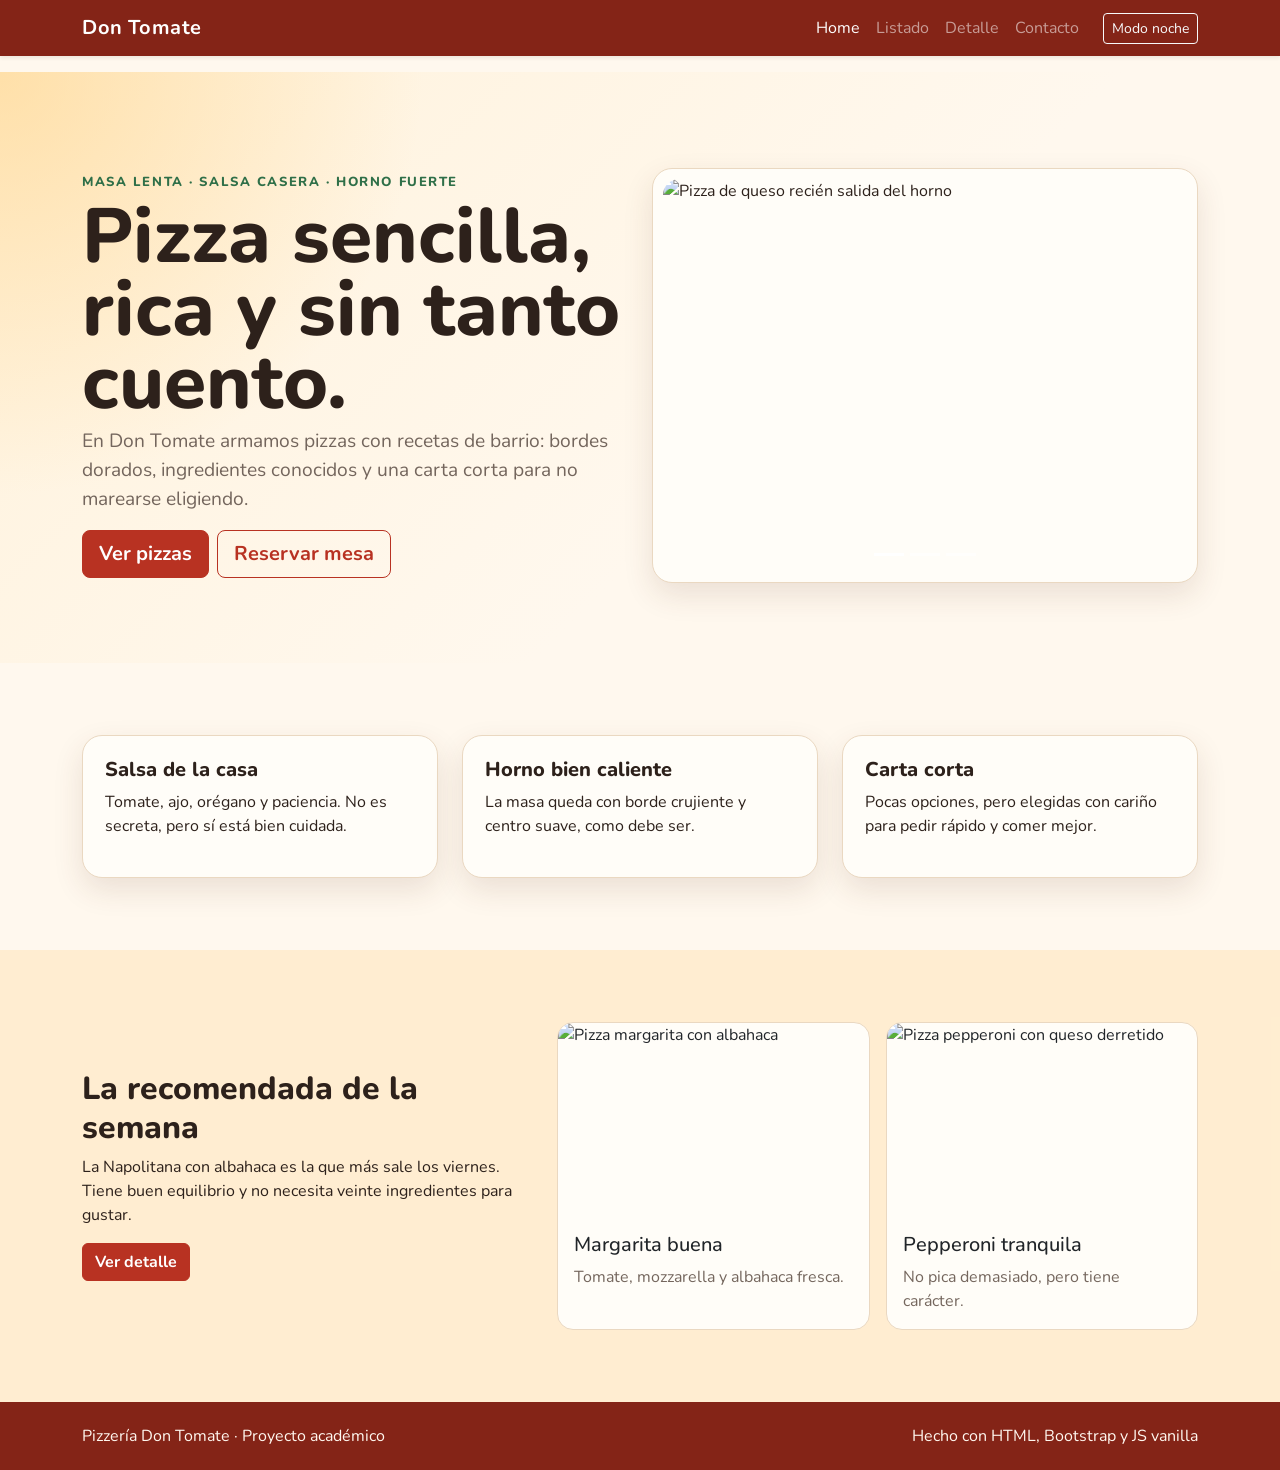
==== index.html @ 2bd3bfcb "feat: crear sitio base de pizzeria" ====
<!doctype html>
<html lang="es">
  <head>
    <meta charset="utf-8">
    <meta name="viewport" content="width=device-width, initial-scale=1">
    <meta name="description" content="Pizzería Don Tomate, mini catálogo para evaluación HTML CSS JS.">
    <title>Pizzería Don Tomate | Inicio</title>
    <link rel="preconnect" href="https://fonts.googleapis.com">
    <link rel="preconnect" href="https://fonts.gstatic.com" crossorigin>
    <link href="https://fonts.googleapis.com/css2?family=Nunito:wght@400;600;700;800&display=swap" rel="stylesheet">
    
    <link href="https://cdn.jsdelivr.net/npm/bootstrap@5.3.3/dist/css/bootstrap.min.css" rel="stylesheet">
    <link rel="stylesheet" href="css/custom.css">
  </head>
  <body>
    <!-- Encabezado con menú de navegación para moverse por las páginas -->
    <header>
      <nav class="navbar navbar-expand-lg navbar-dark fixed-top shadow-sm">
        <div class="container">
          <a class="navbar-brand fw-bold" href="index.html">Don Tomate</a>
          <button class="navbar-toggler" type="button" data-bs-toggle="collapse" data-bs-target="#menuPrincipal" aria-controls="menuPrincipal" aria-expanded="false" aria-label="Abrir menú">
            <span class="navbar-toggler-icon"></span>
          </button>
          <div class="collapse navbar-collapse" id="menuPrincipal">
            <ul class="navbar-nav ms-auto mb-2 mb-lg-0">
              <li class="nav-item"><a class="nav-link active" aria-current="page" href="index.html">Home</a></li>
              <li class="nav-item"><a class="nav-link" href="listado.html">Listado</a></li>
              <li class="nav-item"><a class="nav-link" href="detalle.html">Detalle</a></li>
              <li class="nav-item"><a class="nav-link" href="contacto.html">Contacto</a></li>
            </ul>
            <button class="btn btn-sm btn-outline-light ms-lg-3 theme-button" type="button" data-theme-toggle>Modo noche</button>
          </div>
        </div>
      </nav>
    </header>

    <main>
      <!-- Sección principal de bienvenida con texto y carrusel de imágenes -->
      <section class="hero-section">
        <div class="container">
          <div class="row align-items-center g-4">
            <div class="col-lg-6">
              <p class="eyebrow">masa lenta · salsa casera · horno fuerte</p>
              <h1>Pizza sencilla, rica y sin tanto cuento.</h1>
              <p class="hero-text">En Don Tomate armamos pizzas con recetas de barrio: bordes dorados, ingredientes conocidos y una carta corta para no marearse eligiendo.</p>
              <div class="d-flex flex-column flex-sm-row gap-2">
                <a class="btn btn-brand btn-lg" href="listado.html">Ver pizzas</a>
                <a class="btn btn-outline-brand btn-lg" href="contacto.html">Reservar mesa</a>
              </div>
            </div>
            <div class="col-lg-6">
              <div id="carouselPizzas" class="carousel slide hero-card" data-bs-ride="carousel">
                <div class="carousel-indicators">
                  <button type="button" data-bs-target="#carouselPizzas" data-bs-slide-to="0" class="active" aria-current="true" aria-label="Pizza recién horneada"></button>
                  <button type="button" data-bs-target="#carouselPizzas" data-bs-slide-to="1" aria-label="Mesa con pizzas"></button>
                  <button type="button" data-bs-target="#carouselPizzas" data-bs-slide-to="2" aria-label="Ingredientes frescos"></button>
                </div>
                <div class="carousel-inner rounded-4">
                  <div class="carousel-item active">
                    <img src="https://images.unsplash.com/photo-1513104890138-7c749659a591?auto=format&fit=crop&w=900&q=80" class="d-block w-100 hero-img" alt="Pizza de queso recién salida del horno">
                  </div>
                  <div class="carousel-item">
                    <img src="https://images.unsplash.com/photo-1601924582975-4ec860a09e74?auto=format&fit=crop&w=900&q=80" class="d-block w-100 hero-img" alt="Pizza cortada sobre una tabla de madera">
                  </div>
                  <div class="carousel-item">
                    <img src="https://images.unsplash.com/photo-1593560708920-61dd98c46a4e?auto=format&fit=crop&w=900&q=80" class="d-block w-100 hero-img" alt="Pizza con tomates y hojas verdes">
                  </div>
                </div>
              </div>
            </div>
          </div>
        </div>
      </section>

      <!-- Bloque con tres características simples de la pizzería -->
      <section class="section-pad">
        <div class="container">
          <div class="row g-4">
            <article class="col-md-4">
              <div class="info-card h-100">
                <h2>Salsa de la casa</h2>
                <p>Tomate, ajo, orégano y paciencia. No es secreta, pero sí está bien cuidada.</p>
              </div>
            </article>
            <article class="col-md-4">
              <div class="info-card h-100">
                <h2>Horno bien caliente</h2>
                <p>La masa queda con borde crujiente y centro suave, como debe ser.</p>
              </div>
            </article>
            <article class="col-md-4">
              <div class="info-card h-100">
                <h2>Carta corta</h2>
                <p>Pocas opciones, pero elegidas con cariño para pedir rápido y comer mejor.</p>
              </div>
            </article>
          </div>
        </div>
      </section>

      <!-- Sección destacada con pizzas recomendadas usando cards de Bootstrap -->
      <section class="section-pad section-warm">
        <div class="container">
          <div class="row align-items-center g-4">
            <div class="col-lg-5">
              <h2>La recomendada de la semana</h2>
              <p>La Napolitana con albahaca es la que más sale los viernes. Tiene buen equilibrio y no necesita veinte ingredientes para gustar.</p>
              <a class="btn btn-brand" href="detalle.html">Ver detalle</a>
            </div>
            <div class="col-lg-7">
              <div class="row g-3">
                <article class="col-md-6">
                  <div class="card pizza-card h-100">
                    <img src="https://images.unsplash.com/photo-1574071318508-1cdbab80d002?auto=format&fit=crop&w=700&q=80" class="card-img-top" alt="Pizza margarita con albahaca">
                    <div class="card-body">
                      <h3 class="h5 card-title">Margarita buena</h3>
                      <p class="card-text">Tomate, mozzarella y albahaca fresca.</p>
                    </div>
                  </div>
                </article>
                <article class="col-md-6">
                  <div class="card pizza-card h-100">
                    <img src="https://images.unsplash.com/photo-1620374645498-af6bd681a0bd?auto=format&fit=crop&w=700&q=80" class="card-img-top" alt="Pizza pepperoni con queso derretido">
                    <div class="card-body">
                      <h3 class="h5 card-title">Pepperoni tranquila</h3>
                      <p class="card-text">No pica demasiado, pero tiene carácter.</p>
                    </div>
                  </div>
                </article>
              </div>
            </div>
          </div>
        </div>
      </section>
    </main>

    <!-- Pie de página con información breve del proyecto -->
    <footer class="site-footer">
      <div class="container d-flex flex-column flex-md-row justify-content-between gap-2">
        <p class="mb-0">Pizzería Don Tomate · Proyecto académico</p>
        <p class="mb-0">Hecho con HTML, Bootstrap y JS vanilla</p>
      </div>
    </footer>

    <script src="https://cdn.jsdelivr.net/npm/bootstrap@5.3.3/dist/js/bootstrap.bundle.min.js"></script>
    <script src="js/main.js"></script>
  </body>
</html>
---- css/custom.css ----
/* Variables principales para cambiar colores y fuente en un solo lugar */
:root {
  --color-bg: #fff8ee;
  --color-paper: #fffdf8;
  --color-tomato: #b83222;
  --color-tomato-dark: #842417;
  --color-basil: #2f6f48;
  --color-ink: #2d211b;
  --color-muted: #74665d;
  --color-border: #ead8c1;
  --font-main: "Nunito", Arial, sans-serif;
}

/* Estilo base de todo el sitio */
body {
  background: var(--color-bg);
  color: var(--color-ink);
  font-family: var(--font-main);
  padding-top: 72px;
}

/* Cambia algunos colores cuando el usuario activa modo oscuro */
body.dark-mode {
  --color-bg: #201715;
  --color-paper: #2d211d;
  --color-ink: #fff4e4;
  --color-muted: #d8c5b2;
  --color-border: #4a3831;
}

/* Color propio para la barra de navegación */
.navbar {
  background: var(--color-tomato-dark);
}

.navbar-brand {
  letter-spacing: .03em;
}

/* Sección hero de la página inicial */
.hero-section {
  padding: 4rem 0 3rem;
  background:
    radial-gradient(circle at top left, rgba(255, 209, 128, .55), transparent 30%),
    linear-gradient(135deg, #fff2db 0%, var(--color-bg) 60%);
}

/* Versión del hero cuando está activo el modo oscuro */
.dark-mode .hero-section {
  background:
    radial-gradient(circle at top left, rgba(184, 50, 34, .28), transparent 32%),
    linear-gradient(135deg, #2c1b18 0%, var(--color-bg) 70%);
}

/* Mantiene las páginas interiores con altura suficiente */
.page-main {
  min-height: 72vh;
}

/* Espaciado reutilizable para secciones */
.section-pad {
  padding-top: 3rem;
  padding-bottom: 3rem;
}

/* Fondo cálido para separar una sección de otra */
.section-warm {
  background: rgba(255, 229, 186, .55);
}

.dark-mode .section-warm {
  background: rgba(132, 36, 23, .16);
}

/* Texto pequeño superior usado como etiqueta */
.eyebrow {
  color: var(--color-basil);
  font-size: .82rem;
  font-weight: 800;
  letter-spacing: .12em;
  margin-bottom: .5rem;
  text-transform: uppercase;
}

/* Títulos más marcados para dar identidad */
h1,
h2,
h3 {
  font-weight: 800;
}

h1 {
  font-size: clamp(2.2rem, 8vw, 4.8rem);
  line-height: .95;
}

.hero-text,
.lead {
  color: var(--color-muted);
}

/* Botón principal personalizado */
.btn-brand {
  background: var(--color-tomato);
  border-color: var(--color-tomato);
  color: #fff;
  font-weight: 700;
}

/* Estado hover/focus del botón principal */
.btn-brand:hover,
.btn-brand:focus {
  background: var(--color-tomato-dark);
  border-color: var(--color-tomato-dark);
  color: #fff;
}

/* Botón secundario con borde */
.btn-outline-brand {
  border-color: var(--color-tomato);
  color: var(--color-tomato);
  font-weight: 700;
}

/* Estado activo o hover del botón secundario */
.btn-outline-brand:hover,
.btn-outline-brand:focus,
.btn-outline-brand.active {
  background: var(--color-tomato);
  border-color: var(--color-tomato);
  color: #fff;
}

/* Cajas blancas usadas en cards, formulario y detalle */
.hero-card,
.info-card,
.contact-form,
.contact-note,
.detail-panel {
  background: var(--color-paper);
  border: 1px solid var(--color-border);
  border-radius: 1.25rem;
  box-shadow: 0 12px 30px rgba(91, 50, 32, .12);
}

/* Ajustes visuales del carrusel principal */
.hero-card {
  padding: .6rem;
}

.hero-img {
  aspect-ratio: 4 / 3;
  object-fit: cover;
}

/* Tarjetas informativas de la home */
.info-card {
  padding: 1.4rem;
}

.info-card h2 {
  font-size: 1.25rem;
}

/* Tarjetas de productos del catálogo */
.pizza-card {
  background: var(--color-paper);
  border: 1px solid var(--color-border);
  border-radius: 1rem;
  overflow: hidden;
}

/* Imágenes de las pizzas con el mismo formato */
.pizza-card img {
  aspect-ratio: 16 / 10;
  object-fit: cover;
}

.pizza-card .card-text {
  color: var(--color-muted);
}

/* Precio destacado en verde */
.price {
  color: var(--color-basil);
  font-weight: 800;
}

/* Contenedor de botones de filtro */
.filter-box {
  display: flex;
  flex-wrap: wrap;
  gap: .5rem;
}

/* Clase que usa JavaScript para ocultar productos filtrados */
.pizza-item.is-hidden {
  display: none;
}

/* Imagen grande de la página detalle */
.detail-img {
  border-radius: 1.25rem;
  box-shadow: 0 12px 30px rgba(91, 50, 32, .15);
  max-height: 520px;
  object-fit: cover;
  width: 100%;
}

/* Paneles interiores con padding */
.detail-panel,
.contact-form,
.contact-note {
  padding: 1.25rem;
}

/* Texto donde se muestra el tamaño elegido */
.selected-size {
  color: var(--color-muted);
}

/* Mensajes de respuesta de JS */
.feedback-text {
  color: var(--color-basil);
  font-weight: 700;
}

/* Ajustes del accordion para que combine con el diseño */
.custom-accordion .accordion-button {
  background: var(--color-paper);
  color: var(--color-ink);
  font-weight: 800;
}

.custom-accordion .accordion-body,
.custom-accordion .accordion-item {
  background: var(--color-paper);
  color: var(--color-ink);
}

/* Campos de formulario con borde suave */
.form-control,
.form-select,
.input-group-text {
  background-color: #fffaf2;
  border-color: var(--color-border);
}

/* Campos de formulario en modo oscuro */
.dark-mode .form-control,
.dark-mode .form-select,
.dark-mode .input-group-text {
  background-color: #3a2b25;
  color: var(--color-ink);
}

/* Pie de página */
.site-footer {
  background: var(--color-tomato-dark);
  color: #fff7ef;
  padding: 1.4rem 0;
}

/* Cambios para pantallas de escritorio */
@media (min-width: 992px) {
  .hero-section {
    padding: 6rem 0 5rem;
  }

  .hero-text {
    font-size: 1.2rem;
    max-width: 34rem;
  }

  .section-pad {
    padding-top: 4.5rem;
    padding-bottom: 4.5rem;
  }
}
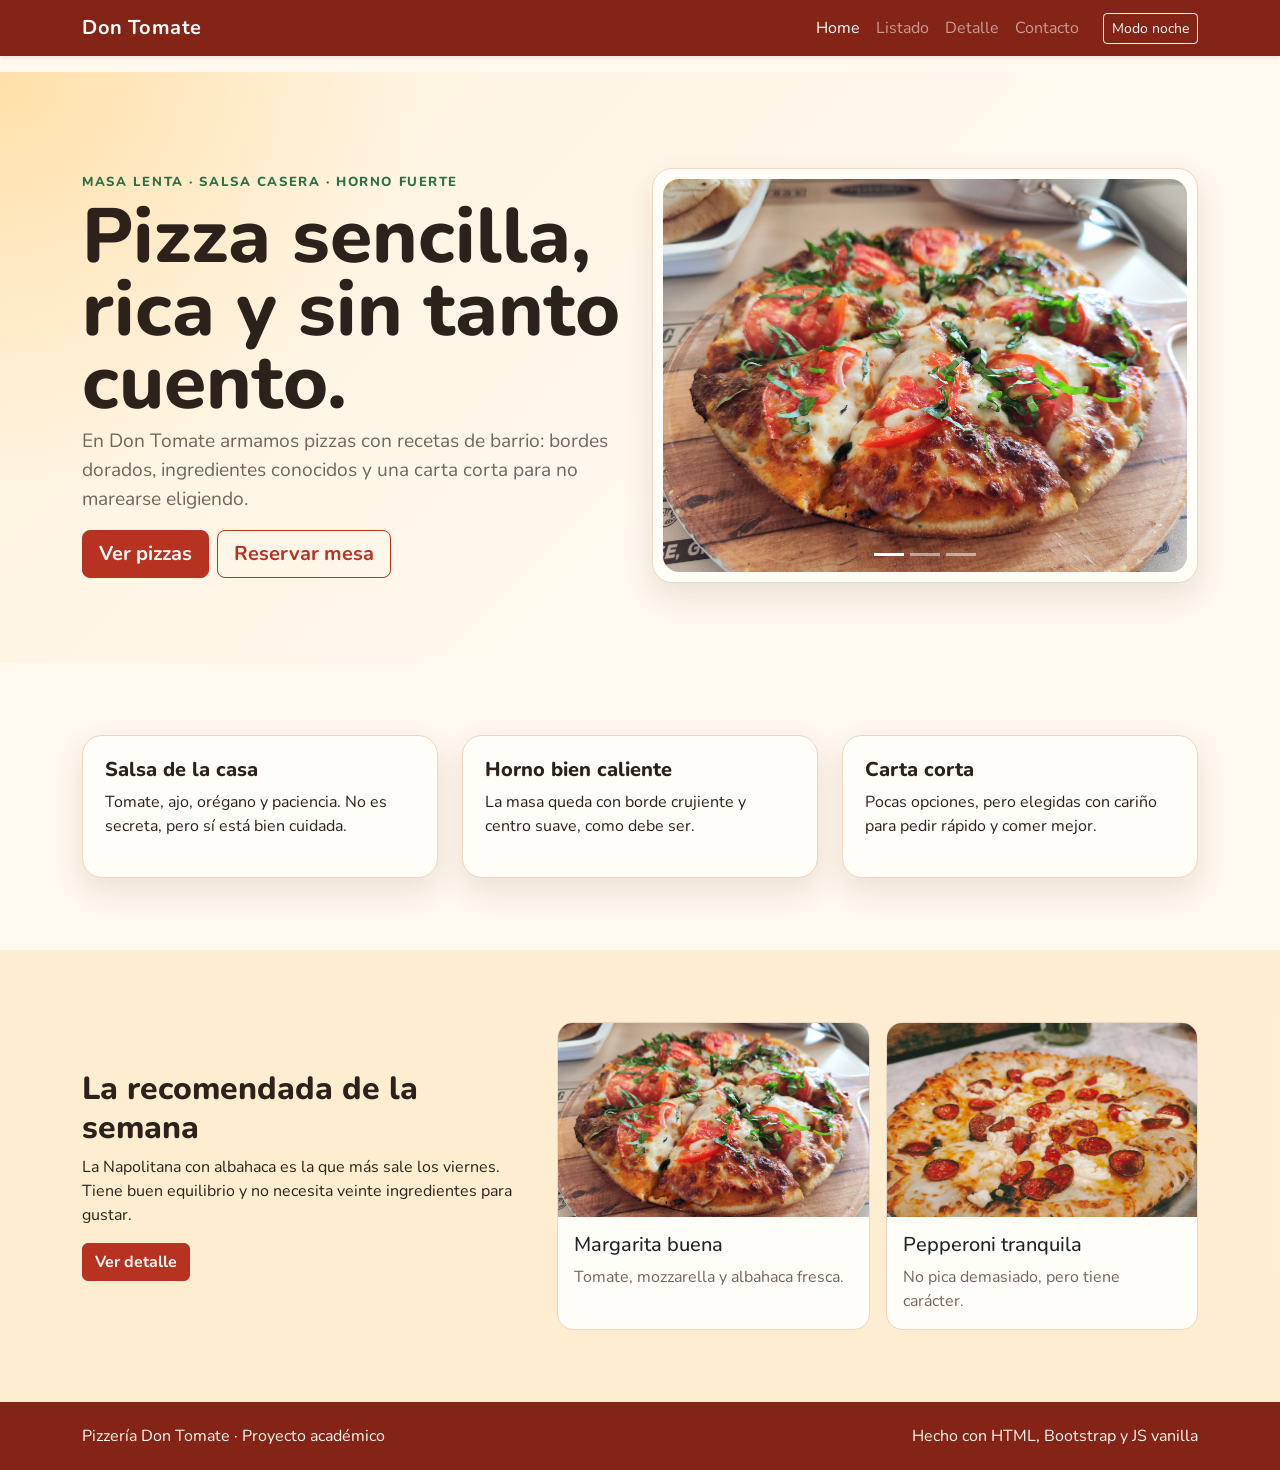
==== commit 4f5cb23e: "fix: ajustes en imagenes y estilos del catalogo" ====
--- a/index.html
+++ b/index.html
@@ -1,4 +1,4 @@
-<!doctype html>
+<!DOCTYPE html>
 <html lang="es">
   <head>
     <meta charset="utf-8">
@@ -8,7 +8,6 @@
     <link rel="preconnect" href="https://fonts.googleapis.com">
     <link rel="preconnect" href="https://fonts.gstatic.com" crossorigin>
     <link href="https://fonts.googleapis.com/css2?family=Nunito:wght@400;600;700;800&display=swap" rel="stylesheet">
-    
     <link href="https://cdn.jsdelivr.net/npm/bootstrap@5.3.3/dist/css/bootstrap.min.css" rel="stylesheet">
     <link rel="stylesheet" href="css/custom.css">
   </head>
@@ -57,13 +56,13 @@
                 </div>
                 <div class="carousel-inner rounded-4">
                   <div class="carousel-item active">
-                    <img src="https://images.unsplash.com/photo-1513104890138-7c749659a591?auto=format&fit=crop&w=900&q=80" class="d-block w-100 hero-img" alt="Pizza de queso recién salida del horno">
+                    <img src="img/Margarita con albahaca.jpg" class="d-block w-100 hero-img" alt="Pizza de queso recién salida del horno">
                   </div>
                   <div class="carousel-item">
-                    <img src="https://images.unsplash.com/photo-1601924582975-4ec860a09e74?auto=format&fit=crop&w=900&q=80" class="d-block w-100 hero-img" alt="Pizza cortada sobre una tabla de madera">
+                    <img src="img/Tres quesos.jpg" class="d-block w-100 hero-img" alt="Pizza cortada sobre una tabla de madera">
                   </div>
                   <div class="carousel-item">
-                    <img src="https://images.unsplash.com/photo-1593560708920-61dd98c46a4e?auto=format&fit=crop&w=900&q=80" class="d-block w-100 hero-img" alt="Pizza con tomates y hojas verdes">
+                    <img src="img/La Huerta.jpg" class="d-block w-100 hero-img" alt="Pizza con tomates y hojas verdes">
                   </div>
                 </div>
               </div>
@@ -111,7 +110,7 @@
               <div class="row g-3">
                 <article class="col-md-6">
                   <div class="card pizza-card h-100">
-                    <img src="https://images.unsplash.com/photo-1574071318508-1cdbab80d002?auto=format&fit=crop&w=700&q=80" class="card-img-top" alt="Pizza margarita con albahaca">
+                    <img src="img/Margarita con albahaca.jpg" class="card-img-top" alt="Pizza margarita con albahaca">
                     <div class="card-body">
                       <h3 class="h5 card-title">Margarita buena</h3>
                       <p class="card-text">Tomate, mozzarella y albahaca fresca.</p>
@@ -120,7 +119,7 @@
                 </article>
                 <article class="col-md-6">
                   <div class="card pizza-card h-100">
-                    <img src="https://images.unsplash.com/photo-1620374645498-af6bd681a0bd?auto=format&fit=crop&w=700&q=80" class="card-img-top" alt="Pizza pepperoni con queso derretido">
+                    <img src="img/Pepperoni tranquila.jpg" class="card-img-top" alt="Pizza pepperoni con queso derretido">
                     <div class="card-body">
                       <h3 class="h5 card-title">Pepperoni tranquila</h3>
                       <p class="card-text">No pica demasiado, pero tiene carácter.</p>
--- a/css/custom.css
+++ b/css/custom.css
@@ -12,11 +12,23 @@
 }
 
 /* Estilo base de todo el sitio */
+html {
+  min-height: 100%;
+}
+
 body {
   background: var(--color-bg);
   color: var(--color-ink);
+  display: flex;
+  flex-direction: column;
   font-family: var(--font-main);
+  min-height: 100vh;
   padding-top: 72px;
+}
+
+/* Hace que el contenido ocupe el espacio disponible y empuje el footer hacia abajo */
+body > main {
+  flex: 1 0 auto;
 }
 
 /* Cambia algunos colores cuando el usuario activa modo oscuro */
@@ -254,10 +266,48 @@
   color: var(--color-ink);
 }
 
+/* Alineación del contenido de las cards */
+.pizza-card .card-body {
+  display: flex;
+  flex-direction: column;
+}
+
+.pizza-card .btn {
+  margin-top: auto;
+}
+
+/* Modal en modo oscuro */
+body.dark-mode .modal-content {
+  background-color: var(--color-paper);
+  color: var(--color-ink);
+  border-color: var(--color-border);
+}
+
+body.dark-mode .modal-header,
+body.dark-mode .modal-footer {
+  border-color: var(--color-border);
+}
+
+body.dark-mode .modal-title,
+body.dark-mode .modal-body {
+  color: var(--color-ink);
+}
+
+/* Botón X del modal */
+body.dark-mode .modal-header .btn-close {
+  filter: invert(1);
+}
+
+/* Textos de las cards en modo oscuro */
+body.dark-mode .pizza-card .card-title {
+  color: var(--color-ink);
+}
+
 /* Pie de página */
 .site-footer {
   background: var(--color-tomato-dark);
   color: #fff7ef;
+  flex-shrink: 0;
   padding: 1.4rem 0;
 }
 
@@ -277,3 +327,27 @@
     padding-bottom: 4.5rem;
   }
 }
+
+/* Mejoras visuales del menú móvil */
+@media (max-width: 991.98px) {
+  .navbar-nav .nav-link {
+    padding: .6rem .75rem;
+    border-radius: .5rem;
+    transition: background-color .2s ease, color .2s ease;
+  }
+
+  .navbar-nav .nav-link:hover,
+  .navbar-nav .nav-link:focus {
+    background-color: rgba(255, 255, 255, .12);
+    color: #fff;
+  }
+
+  .navbar-nav .nav-link.active {
+    background-color: rgba(255, 255, 255, .16);
+    color: #fff;
+  }
+
+  .navbar-nav {
+    gap: .2rem;
+  }
+}
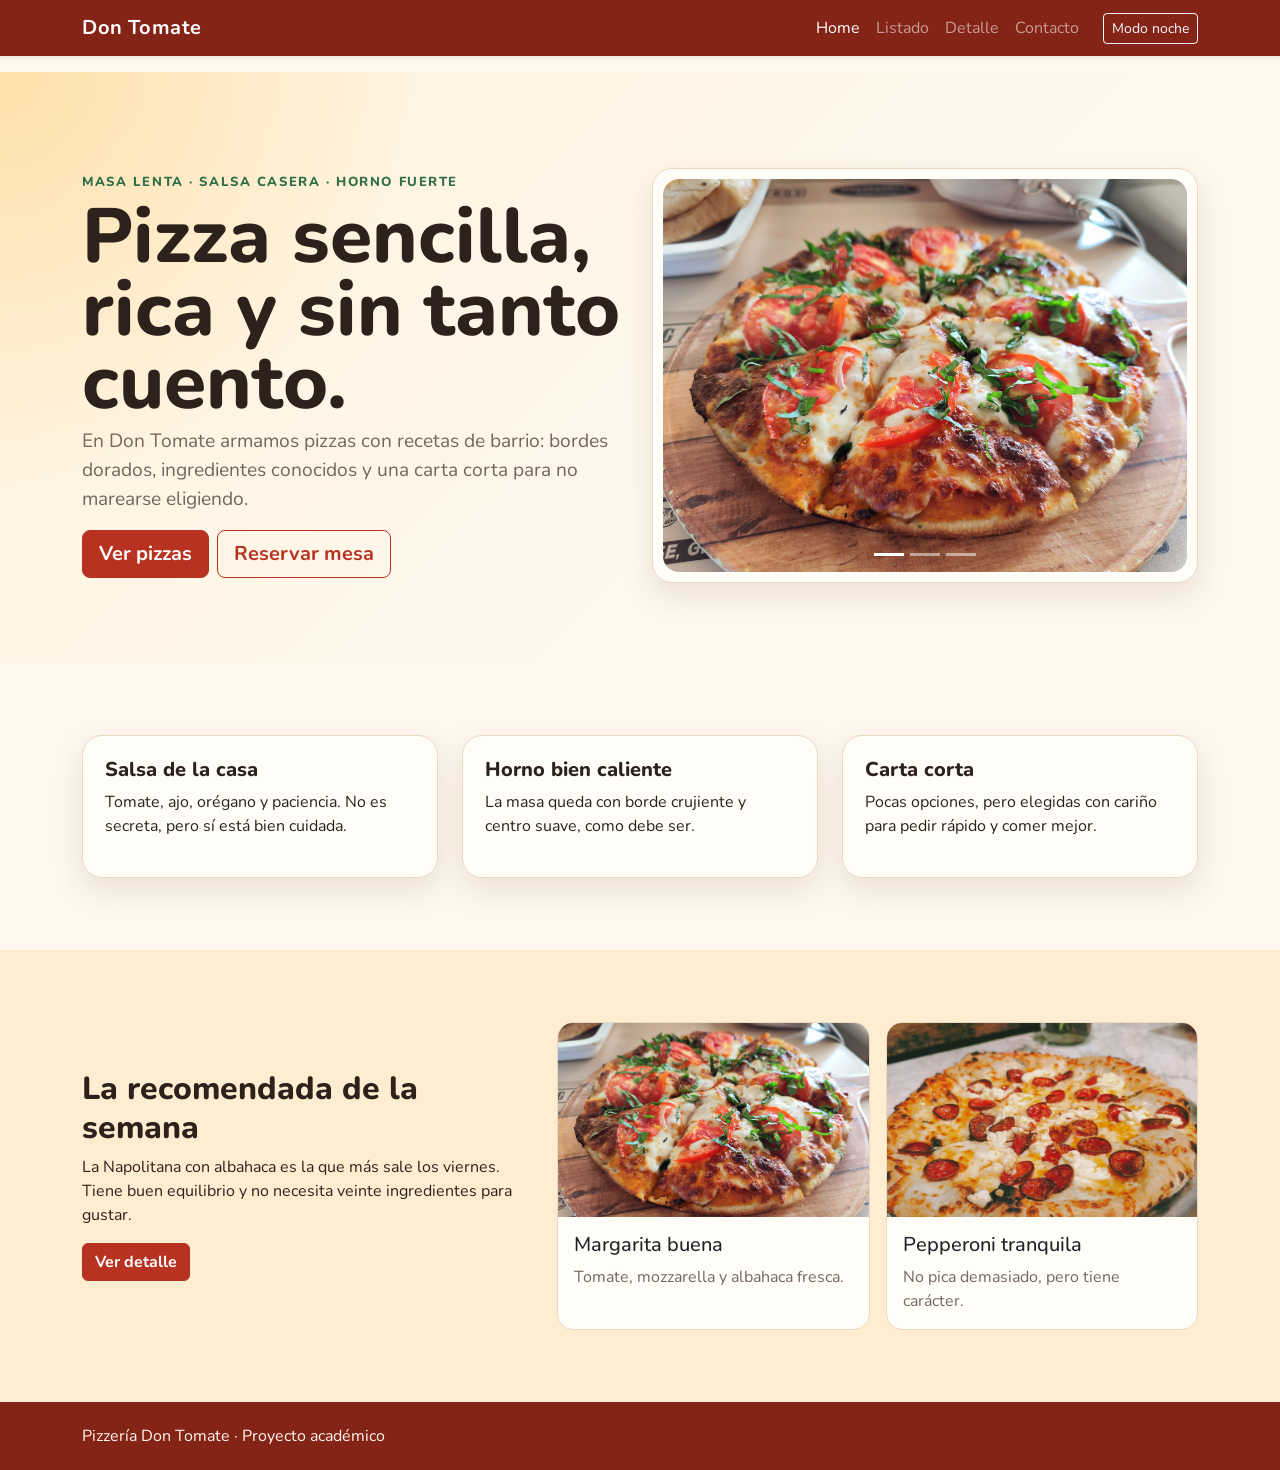
==== commit 3b9f8a0f: "feat: generar listado de pizzas desde js" ====
--- a/index.html
+++ b/index.html
@@ -56,13 +56,13 @@
                 </div>
                 <div class="carousel-inner rounded-4">
                   <div class="carousel-item active">
-                    <img src="img/Margarita con albahaca.jpg" class="d-block w-100 hero-img" alt="Pizza de queso recién salida del horno">
+                    <img src="img/margarita_con_albahaca.jpg" class="d-block w-100 hero-img" alt="Pizza de queso recién salida del horno">
                   </div>
                   <div class="carousel-item">
-                    <img src="img/Tres quesos.jpg" class="d-block w-100 hero-img" alt="Pizza cortada sobre una tabla de madera">
+                    <img src="img/tres_quesos.jpg" class="d-block w-100 hero-img" alt="Pizza cortada sobre una tabla de madera">
                   </div>
                   <div class="carousel-item">
-                    <img src="img/La Huerta.jpg" class="d-block w-100 hero-img" alt="Pizza con tomates y hojas verdes">
+                    <img src="img/la_huerta.jpg" class="d-block w-100 hero-img" alt="Pizza con tomates y hojas verdes">
                   </div>
                 </div>
               </div>
@@ -110,7 +110,7 @@
               <div class="row g-3">
                 <article class="col-md-6">
                   <div class="card pizza-card h-100">
-                    <img src="img/Margarita con albahaca.jpg" class="card-img-top" alt="Pizza margarita con albahaca">
+                    <img src="img/margarita_con_albahaca.jpg" class="card-img-top" alt="Pizza margarita con albahaca">
                     <div class="card-body">
                       <h3 class="h5 card-title">Margarita buena</h3>
                       <p class="card-text">Tomate, mozzarella y albahaca fresca.</p>
@@ -119,7 +119,7 @@
                 </article>
                 <article class="col-md-6">
                   <div class="card pizza-card h-100">
-                    <img src="img/Pepperoni tranquila.jpg" class="card-img-top" alt="Pizza pepperoni con queso derretido">
+                    <img src="img/pepperoni_tranquila.jpg" class="card-img-top" alt="Pizza pepperoni con queso derretido">
                     <div class="card-body">
                       <h3 class="h5 card-title">Pepperoni tranquila</h3>
                       <p class="card-text">No pica demasiado, pero tiene carácter.</p>
@@ -137,7 +137,6 @@
     <footer class="site-footer">
       <div class="container d-flex flex-column flex-md-row justify-content-between gap-2">
         <p class="mb-0">Pizzería Don Tomate · Proyecto académico</p>
-        <p class="mb-0">Hecho con HTML, Bootstrap y JS vanilla</p>
       </div>
     </footer>
 
